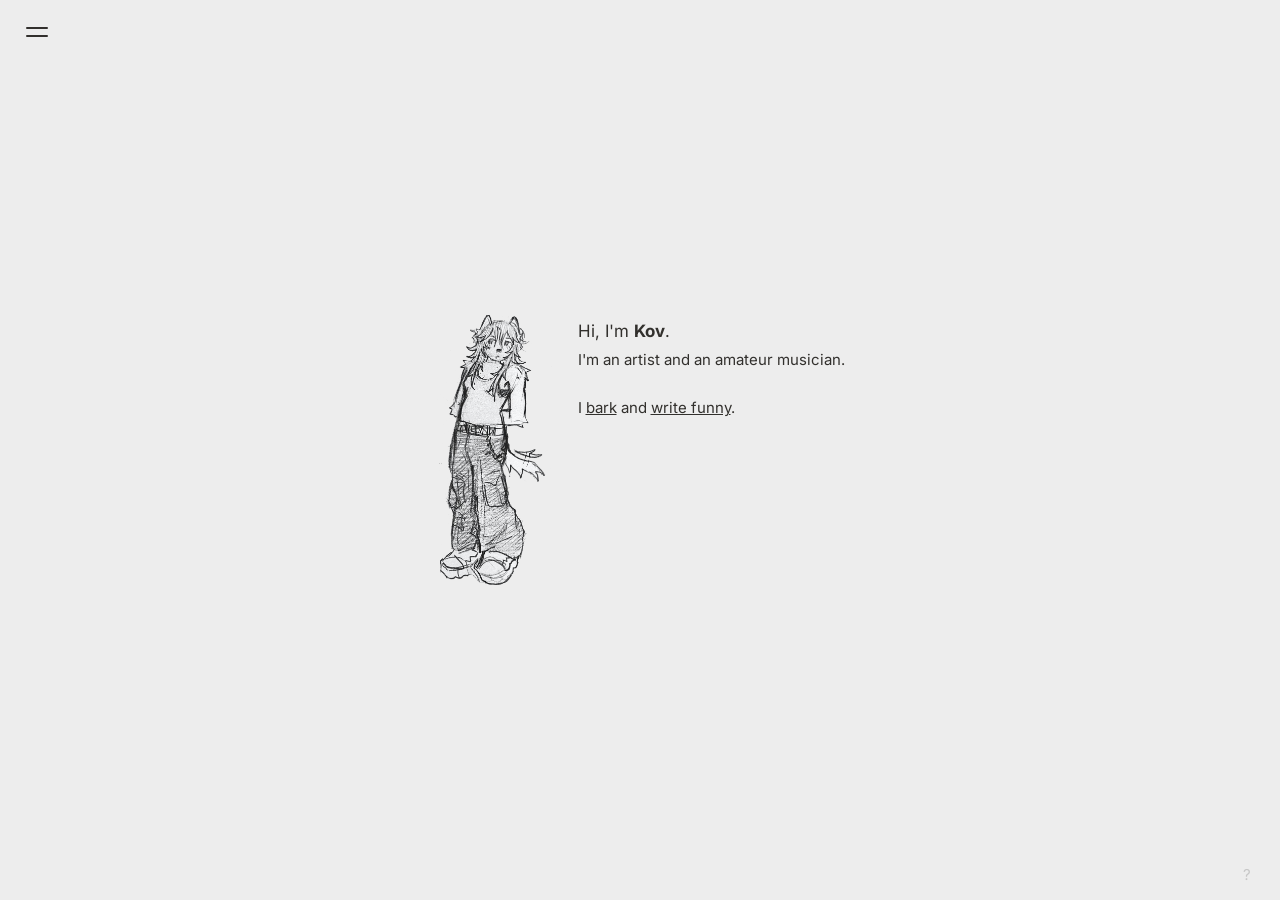
==== index.html @ 93c8cef1 "first iteration of the website" ====
<!DOCTYPE html>
<html lang="en">
<head>
  <meta charset="UTF-8" />
  <meta name="viewport" content="width=device-width, initial-scale=1.0" />
  <title>Kov</title>
  <link rel="preconnect" href="https://fonts.googleapis.com" />
  <link rel="preconnect" href="https://fonts.gstatic.com" crossorigin />
  <link href="https://fonts.googleapis.com/css2?family=Inter:wght@400;700&display=swap" rel="stylesheet" />
  <link rel="stylesheet" href="/style.css" />
</head>
<body>

  <!-- Navbar loads here automatically via script.js -->
  <div id="navbar-placeholder"></div>

  <!-- Main page content, vertically and horizontally centered -->
  <main class="page">
    <div class="home-content">

      <!-- Your character illustration -->
      <img
        src="/assets/images/kov-illustration.png"
        alt="Kov character illustration"
        class="home-illustration"
      />

      <!-- Text block -->
      <div class="home-text">
        <h1>Hi, I'm <strong>Kov</strong>.</h1>
        <p>
          I'm an artist and an amateur musician.<br /><br />
          I <a href="https://kov.bearblog.dev/" target="_blank">bark</a> and
          <a href="https://github.com/koviyk" target="_blank">write funny</a>.
        </p>
      </div>

    </div>
  </main>

  <!-- Small "?" link in the bottom right corner -->
  <a href="/website.html" class="corner-link">?</a>

  <script src="/script.js"></script>
</body>
</html>
---- style.css ----
/* ============================================================
   GLOBAL RESET & BASE
   ============================================================ */
*, *::before, *::after {
  box-sizing: border-box;
  margin: 0;
  padding: 0;
}

html, body {
  height: 100%;
  width: 100%;
}

body {
  font-family: 'Inter', sans-serif;
  background-color: #ededed;
  color: #32302d;
  min-height: 100vh;
  -webkit-font-smoothing: antialiased;
}

a {
  color: inherit;
  text-decoration: underline;
}

/* ============================================================
   NAVBAR — HAMBURGER BUTTON
   ============================================================ */
.navbar {
  position: fixed;
  top: 0;
  left: 0;
  z-index: 1100;
}

.hamburger {
  position: fixed;
  top: 23px;
  left: 22px;
  background: none;
  border: none;
  cursor: pointer;
  display: flex;
  flex-direction: column;
  gap: 6px;
  padding: 4px;
  z-index: 1200;
}

/* The two lines */
.hamburger .line {
  display: block;
  width: 22px;
  height: 2px;
  background-color: #32302d;
  border-radius: 1px;
  transform-origin: center;
  transition:
    transform 0.3s ease,
    opacity 0.3s ease,
    background-color 0.3s ease;
}

/* When menu is open, lines turn light */
.hamburger.is-open .line {
  background-color: #ededed;
}

/* Animate top line into top stroke of X */
.hamburger.is-open .line-top {
  transform: translateY(4px) rotate(45deg);
}

/* Animate bottom line into bottom stroke of X */
.hamburger.is-open .line-bottom {
  transform: translateY(-4px) rotate(-45deg);
}

/* ============================================================
   NAVBAR — FULL SCREEN OVERLAY MENU
   ============================================================ */
.menu-overlay {
  position: fixed;
  top: 0;
  left: 0;
  width: 100vw;
  height: 100vh;
  background-color: #32302d;
  z-index: 1050;
  display: flex;
  flex-direction: column;
  /* top: 135px positions links where they sit in Figma (12.5% of 1080px)
     left: 32px matches 1.67% of 1920px from Figma */
  padding: 135px 32px 32px;

  opacity: 0;
  pointer-events: none;
  transition: opacity 0.25s ease;
}

/* When the menu is open, make it visible and interactive */
.menu-overlay.is-open {
  opacity: 1;
  pointer-events: all;
}

.menu-links {
  list-style: none;
  display: flex;
  flex-direction: column;
  gap: 8px;
}

.menu-links a {
  text-decoration: none;
  color: #ededed;
  font-size: 17px;
  font-weight: 400;
  transition: opacity 0.2s ease;
}

.menu-links a:hover {
  opacity: 0.6;
}

/* ============================================================
   PAGE LAYOUT — CENTERED CONTENT
   ============================================================ */
.page {
  min-height: 100vh;
  display: flex;
  align-items: center;
  justify-content: center;
}

/* ============================================================
   HOME PAGE
   ============================================================ */
.home-content {
  display: flex;
  align-items: flex-start;
  gap: 24px;
}

.home-illustration {
  width: 118px;
  height: 271px;
  object-fit: cover;
  flex-shrink: 0;
}

.home-text {
  display: flex;
  flex-direction: column;
  gap: 4px;
  padding-top: 4px;
}

.home-text h1 {
  font-size: 17px;
  font-weight: 400;
  line-height: 1.5;
}

.home-text h1 strong {
  font-weight: 700;
}

.home-text p {
  font-size: 15px;
  font-weight: 400;
  line-height: 1.6;
  max-width: 281px;
}

/* The small "?" in the bottom right corner
   29px from right, 18px from bottom — exact Figma measurements */
.corner-link {
  position: fixed;
  bottom: 18px;
  right: 29px;
  font-size: 15px;
  color: #c7c7c7;
  text-decoration: none;
  line-height: 1;
}

.corner-link:hover {
  color: #32302d;
}

/* ============================================================
   ABOUT PAGE
   ============================================================ */
.about-content {
  display: flex;
  align-items: flex-start;
  gap: 32px;
  max-width: 700px;
}

.about-image {
  width: 175px;
  height: 175px;
  object-fit: cover;
  border-radius: 8px;
  flex-shrink: 0;
}

.about-text {
  display: flex;
  flex-direction: column;
  gap: 12px;
}

.about-text h1 {
  font-size: 17px;
  font-weight: 400;
}

.about-text p {
  font-size: 15px;
  font-weight: 400;
  line-height: 1.7;
  max-width: 400px;
  color: #32302d;
}

/* ============================================================
   MUSIC PAGE
   ============================================================ */
.simple-content {
  text-align: center;
}

.simple-content p {
  font-size: 15px;
  color: #32302d;
}

/* ============================================================
   WEBSITE PAGE
   ============================================================ */
.website-content {
  display: flex;
  flex-direction: column;
  gap: 12px;
  max-width: 400px;
}

.website-content h1 {
  font-size: 17px;
  font-weight: 400;
}

.website-content p {
  font-size: 15px;
  line-height: 1.7;
  color: #32302d;
}

/* ============================================================
   OOPS PAGE (404)
   ============================================================ */
.oops-content {
  display: flex;
  flex-direction: column;
  gap: 8px;
}

.oops-content h1 {
  font-size: 17px;
  font-weight: 400;
}

.oops-content p {
  font-size: 15px;
  color: #32302d;
}

/* ============================================================
   SETUP PAGE
   ============================================================ */

/* setup reuses .simple-content */

/* ============================================================
   RESPONSIVE — TABLET & MOBILE
   ============================================================ */
@media (max-width: 768px) {
  .home-content {
    flex-direction: column;
    align-items: center;
    text-align: center;
    gap: 16px;
  }

  .home-illustration {
    width: 90px;
    height: auto;
  }

  .home-text p {
    max-width: 100%;
  }

  .about-content {
    flex-direction: column;
    align-items: center;
    text-align: center;
  }

  .about-text p {
    max-width: 100%;
  }

  .website-content {
    padding: 0 24px;
  }
}
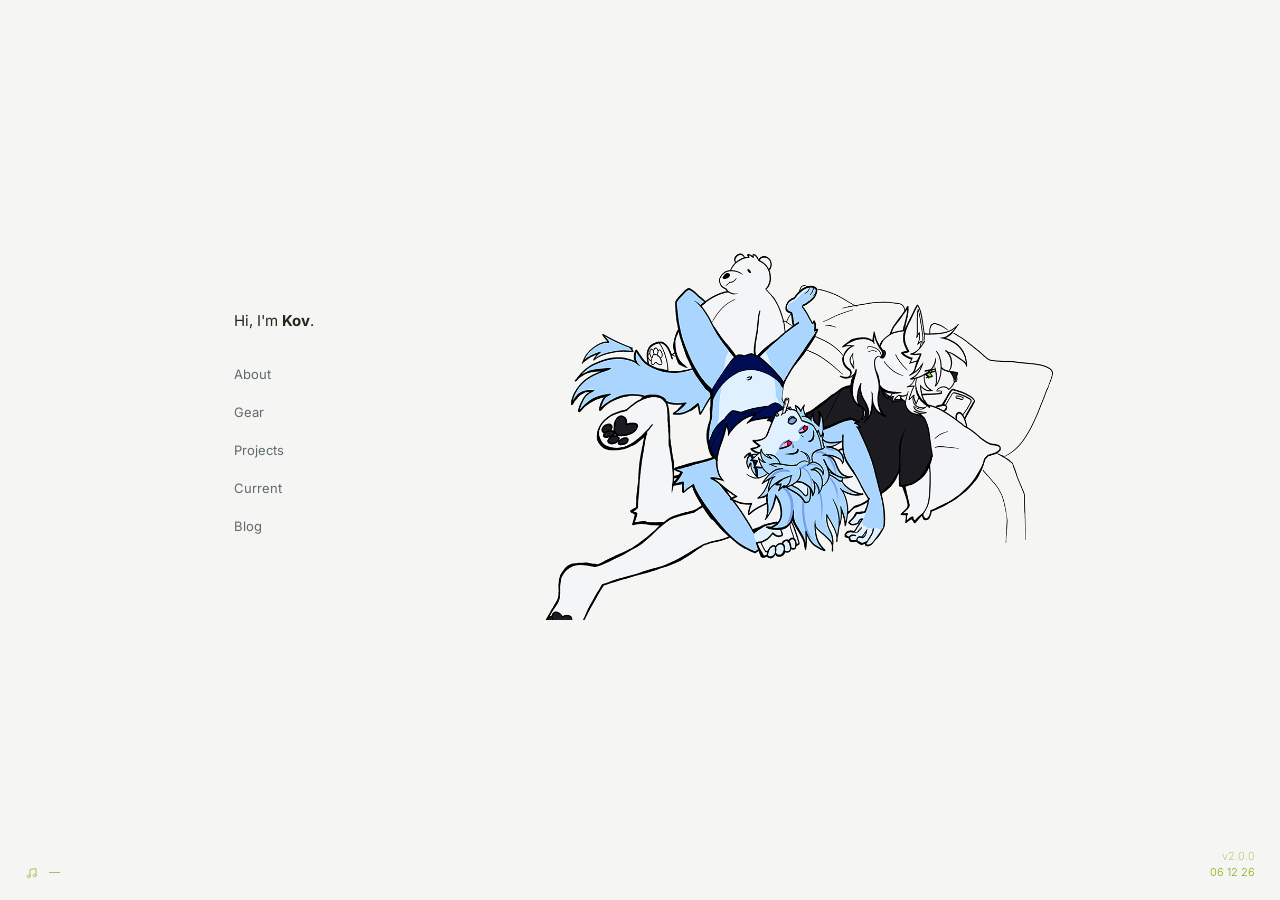
==== commit 6220806a: "new website design" ====
--- a/index.html
+++ b/index.html
@@ -4,42 +4,50 @@
   <meta charset="UTF-8" />
   <meta name="viewport" content="width=device-width, initial-scale=1.0" />
   <title>Kov</title>
+  <link rel="icon" type="image/png" href="/assets/images/favicon.png" />
   <link rel="preconnect" href="https://fonts.googleapis.com" />
   <link rel="preconnect" href="https://fonts.gstatic.com" crossorigin />
-  <link href="https://fonts.googleapis.com/css2?family=Inter:wght@400;700&display=swap" rel="stylesheet" />
+  <link href="https://fonts.googleapis.com/css2?family=Inter:wght@200;300;400;600;700&display=swap" rel="stylesheet" />
   <link rel="stylesheet" href="/style.css" />
 </head>
 <body>
 
-  <!-- Navbar loads here automatically via script.js -->
-  <div id="navbar-placeholder"></div>
+  <main class="stage">
 
-  <!-- Main page content, vertically and horizontally centered -->
-  <main class="page">
-    <div class="home-content">
+    <!-- Greeting -->
+    <p class="home-greeting" style="position: absolute; left: 554px; top: 400px;">Hi, I'm <strong>Kov</strong>.</p>
 
-      <!-- Your character illustration -->
-      <img
-        src="/assets/images/kov-illustration.png"
-        alt="Kov character illustration"
-        class="home-illustration"
-      />
+    <!-- Vertical nav -->
+    <nav>
+      <ul class="side-nav">
+        <li><a href="/about.html">About</a></li>
+        <li><a href="/gear.html">Gear</a></li>
+        <li><a href="/projects.html">Projects</a></li>
+        <li><a href="/current.html">Current</a></li>
+        <li><a href="/blog.html">Blog</a></li>
+      </ul>
+    </nav>
 
-      <!-- Text block -->
-      <div class="home-text">
-        <h1>Hi, I'm <strong>Kov</strong>.</h1>
-        <p>
-          I'm an artist and an amateur musician.<br /><br />
-          I <a href="https://kov.bearblog.dev/" target="_blank">bark</a> and
-          <a href="https://github.com/koviyk" target="_blank">write funny</a>.
-        </p>
-      </div>
+    <!-- Illustration -->
+    <div class="home-image">
+      <img src="/assets/images/mainpage.png" alt="Kov illustration" draggable="false" />
+    </div>
 
-    </div>
   </main>
 
-  <!-- Small "?" link in the bottom right corner -->
-  <a href="/website.html" class="corner-link">?</a>
+  <!-- Bottom bar -->
+  <div class="bottom-bar">
+    <div class="bottom-left">
+      <svg class="music-icon" viewBox="0 0 14 14" fill="none" xmlns="http://www.w3.org/2000/svg">
+        <path d="M5 10.5V3.5L11 2.5V9.5M5 10.5C5 11.3284 4.32843 12 3.5 12C2.67157 12 2 11.3284 2 10.5C2 9.67157 2.67157 9 3.5 9C4.32843 9 5 9.67157 5 10.5ZM11 9.5C11 10.3284 10.3284 11 9.5 11C8.67157 11 8 10.3284 8 9.5C8 8.67157 8.67157 8 9.5 8C10.3284 8 11 8.67157 11 9.5Z" stroke="#99bb42" stroke-width="1" stroke-linecap="round" stroke-linejoin="round"/>
+      </svg>
+      <span class="now-playing" id="now-playing-text">—</span>
+    </div>
+    <div class="bottom-right">
+      <a href="https://github.com/koviyk/kov.fyi" class="version-label" target="_blank" rel="noopener noreferrer">v2.0.0</a>
+      <span class="date-label" id="current-date"></span>
+    </div>
+  </div>
 
   <script src="/script.js"></script>
 </body>
--- a/style.css
+++ b/style.css
@@ -1,5 +1,5 @@
 /* ============================================================
-   GLOBAL RESET & BASE
+   RESET & BASE
    ============================================================ */
 *, *::before, *::after {
   box-sizing: border-box;
@@ -10,313 +10,326 @@
 html, body {
   height: 100%;
   width: 100%;
+  overflow: hidden; /* the site never scrolls, on any viewport size */
 }
 
 body {
   font-family: 'Inter', sans-serif;
-  background-color: #ededed;
-  color: #32302d;
-  min-height: 100vh;
+  background-color: #f5f6f4;
+  color: #202918;
   -webkit-font-smoothing: antialiased;
 }
 
 a {
   color: inherit;
-  text-decoration: underline;
-}
-
-/* ============================================================
-   NAVBAR — HAMBURGER BUTTON
-   ============================================================ */
-.navbar {
+  text-decoration: none;
+}
+
+/* ============================================================
+   FIXED DESIGN STAGE
+   1920x1080 — matches the Figma frame exactly. Nothing inside
+   this box is responsive: every element is absolutely
+   positioned at its literal design coordinate and the stage
+   itself never resizes or reflows.
+
+   The stage is pinned dead-center of the viewport (not flowed
+   with margin:auto) and the page never scrolls. On viewports
+   smaller than 1920x1080 the stage is simply clipped equally on
+   all sides — the content itself does not move, reflow, or
+   scale, it's just surrounded (or cropped) by the background
+   color. Its center-of-screen position is identical on every
+   page.
+   ============================================================ */
+.stage {
   position: fixed;
-  top: 0;
+  top: 50%;
+  left: 50%;
+  width: 1920px;
+  height: 1080px;
+  transform: translate(-50%, -50%);
+}
+
+/* ============================================================
+   PAGE TITLE / HOME GREETING
+   Always at the same fixed coordinate on every page. Wrapped in
+   a link back to home wherever it appears.
+   ============================================================ */
+.page-title-link,
+.home-greeting-link {
+  position: absolute;
+  left: 554px;
+  top: 400px;
+  display: block;
+}
+
+.page-title {
+  font-size: 15px;
+  font-weight: 700;
+  color: #202918;
+  line-height: 1.4;
+}
+
+.home-greeting {
+  font-size: 15px;
+  font-weight: 400;
+  color: #202918;
+  line-height: 1.4;
+}
+
+.home-greeting strong {
+  font-weight: 700;
+}
+
+/* ============================================================
+   VERTICAL NAV — fixed position, fixed item spacing.
+   Identical on every page; never reflows.
+   ============================================================ */
+.side-nav {
+  position: absolute;
+  left: 554px;
+  top: 455px;
+  list-style: none;
+}
+
+.side-nav li {
+  position: absolute;
   left: 0;
-  z-index: 1100;
-}
-
-.hamburger {
-  position: fixed;
-  top: 23px;
-  left: 22px;
-  background: none;
-  border: none;
-  cursor: pointer;
+}
+
+.side-nav li:nth-child(1) { top: 0px; }
+.side-nav li:nth-child(2) { top: 38px; }
+.side-nav li:nth-child(3) { top: 76px; }
+.side-nav li:nth-child(4) { top: 114px; }
+.side-nav li:nth-child(5) { top: 152px; }
+
+/* .active and the links share display:block + identical
+   line-height so the text never shifts vertically when a page
+   becomes active — only color and font-weight change. */
+.side-nav a {
+  display: block;
+  font-size: 13px;
+  font-weight: 400;
+  color: #60696b;
+  line-height: 1.4;
+  white-space: nowrap;
+  transition: color 0.2s ease;
+}
+
+.side-nav a:hover {
+  color: #202918;
+}
+
+.side-nav .active {
+  display: block;
+  font-size: 13px;
+  font-weight: 600;
+  color: #83af11;
+  line-height: 1.4;
+  white-space: nowrap;
+}
+
+/* ============================================================
+   HOME PAGE — illustration
+   ============================================================ */
+.home-image {
+  position: absolute;
+  left: 857px;
+  top: 315px;
+}
+
+.home-image img {
+  width: 528px;
+  height: 395px;
+  object-fit: cover;
+  display: block;
+}
+
+/* ============================================================
+   ABOUT PAGE
+   ============================================================ */
+.about-text {
+  position: absolute;
+  left: 781px;
+  top: 455px;
+  width: 585px;
+  font-size: 13px;
+  font-weight: 400;
+  color: #202918;
+  line-height: 1.4;
+}
+
+.about-text p {
+  line-height: 1.4;
+}
+
+.about-text .spacer {
+  height: 1.4em;
+}
+
+/* ============================================================
+   GEAR PAGE — EXPANDABLE SECTIONS
+   ============================================================ */
+.gear-col {
+  position: absolute;
+  top: 446px;
   display: flex;
   flex-direction: column;
-  gap: 6px;
-  padding: 4px;
-  z-index: 1200;
-}
-
-/* The two lines */
-.hamburger .line {
-  display: block;
-  width: 22px;
-  height: 2px;
-  background-color: #32302d;
-  border-radius: 1px;
-  transform-origin: center;
-  transition:
-    transform 0.3s ease,
-    opacity 0.3s ease,
-    background-color 0.3s ease;
-}
-
-/* When menu is open, lines turn light */
-.hamburger.is-open .line {
-  background-color: #ededed;
-}
-
-/* Animate top line into top stroke of X */
-.hamburger.is-open .line-top {
-  transform: translateY(4px) rotate(45deg);
-}
-
-/* Animate bottom line into bottom stroke of X */
-.hamburger.is-open .line-bottom {
-  transform: translateY(-4px) rotate(-45deg);
-}
-
-/* ============================================================
-   NAVBAR — FULL SCREEN OVERLAY MENU
-   ============================================================ */
-.menu-overlay {
+  gap: 40px;
+  width: 301px;
+}
+
+.gear-col.col-1 { left: 761px; }
+.gear-col.col-2 { left: 1139px; }
+
+.gear-section summary {
+  font-size: 13px;
+  font-weight: 700;
+  color: #202918;
+  cursor: pointer;
+  list-style: none;
+  line-height: 1.4;
+  padding: 10px 0;
+  user-select: none;
+}
+
+.gear-section summary::-webkit-details-marker {
+  display: none;
+}
+
+/* Fixed-width marker box: '+' and '-' have different glyph
+   widths in Inter, so without a fixed box the header text
+   after the marker shifts left/right depending on open/closed
+   state. Locking the box width keeps the text that follows at
+   an identical x position regardless of state — this is what
+   keeps Gear (sections open by default) and Projects (sections
+   closed by default) pixel-aligned with each other. */
+.gear-section summary::before {
+  content: '+';
+  display: inline-block;
+  width: 10px;
+  font-weight: 400;
+}
+
+.gear-section[open] summary::before {
+  content: '-';
+}
+
+.gear-section .gear-body {
+  font-size: 13px;
+  font-weight: 400;
+  color: #202918;
+  line-height: 1.4;
+  margin-top: 8px;
+}
+
+.gear-section .gear-body ul {
+  list-style: disc;
+  padding-left: 16px;
+  margin-top: 8px;
+}
+
+.gear-section .gear-body li {
+  margin-bottom: 2px;
+}
+
+.gear-section .gear-body strong {
+  font-weight: 700;
+}
+
+/* ============================================================
+   PROJECTS PAGE
+   ============================================================ */
+.projects-col {
+  position: absolute;
+  top: 446px;
+  width: 301px;
+}
+
+.projects-col.col-1 { left: 761px; }
+.projects-col.col-2 { left: 1139px; }
+
+/* ============================================================
+   CURRENT / BLOG PAGES — PLACEHOLDER
+   ============================================================ */
+.tba-text {
+  position: absolute;
+  left: 781px;
+  top: 455px;
+  font-size: 13px;
+  color: #60696b;
+  line-height: 1.4;
+}
+
+/* ============================================================
+   BOTTOM BAR
+   Pinned to the browser viewport (not the design stage) so it
+   is always visible — fixed position, fixed padding, no
+   breakpoints, never changes.
+
+   Aligned by BOTTOM EDGE (not vertically centered) so it
+   matches the Figma anchor exactly: every element's bottom
+   edge sits 25px above the bottom of the screen, per the
+   "home" frame spec (icon + song-name text + date text all
+   bottom-align at the same line; the version label stacks
+   directly above the date with zero gap).
+   ============================================================ */
+.bottom-bar {
   position: fixed;
-  top: 0;
+  bottom: 0;
   left: 0;
-  width: 100vw;
-  height: 100vh;
-  background-color: #32302d;
-  z-index: 1050;
+  right: 0;
+  display: flex;
+  align-items: flex-end;
+  justify-content: space-between;
+  padding: 0 25px 20px 25px;
+  pointer-events: none;
+}
+
+.bottom-left {
+  display: flex;
+  align-items: flex-end;
+  gap: 10px;
+}
+
+.music-icon {
+  width: 14px;
+  height: 14px;
+  flex-shrink: 0;
+  opacity: 0.85;
+}
+
+.now-playing {
+  font-size: 11px;
+  font-weight: 400;
+  color: #99bb42;
+  line-height: 1.4;
+  white-space: nowrap;
+}
+
+.bottom-right {
   display: flex;
   flex-direction: column;
-  /* top: 135px positions links where they sit in Figma (12.5% of 1080px)
-     left: 32px matches 1.67% of 1920px from Figma */
-  padding: 135px 32px 32px;
-
-  opacity: 0;
-  pointer-events: none;
-  transition: opacity 0.25s ease;
-}
-
-/* When the menu is open, make it visible and interactive */
-.menu-overlay.is-open {
-  opacity: 1;
+  align-items: flex-end;
+  gap: 0;
   pointer-events: all;
 }
 
-.menu-links {
-  list-style: none;
-  display: flex;
-  flex-direction: column;
-  gap: 8px;
-}
-
-.menu-links a {
+.version-label {
+  font-size: 11px;
+  font-weight: 200;
+  color: #99bb42;
+  line-height: 1.4;
   text-decoration: none;
-  color: #ededed;
-  font-size: 17px;
-  font-weight: 400;
-  transition: opacity 0.2s ease;
-}
-
-.menu-links a:hover {
-  opacity: 0.6;
-}
-
-/* ============================================================
-   PAGE LAYOUT — CENTERED CONTENT
-   ============================================================ */
-.page {
-  min-height: 100vh;
-  display: flex;
-  align-items: center;
-  justify-content: center;
-}
-
-/* ============================================================
-   HOME PAGE
-   ============================================================ */
-.home-content {
-  display: flex;
-  align-items: flex-start;
-  gap: 24px;
-}
-
-.home-illustration {
-  width: 118px;
-  height: 271px;
-  object-fit: cover;
-  flex-shrink: 0;
-}
-
-.home-text {
-  display: flex;
-  flex-direction: column;
-  gap: 4px;
-  padding-top: 4px;
-}
-
-.home-text h1 {
-  font-size: 17px;
-  font-weight: 400;
-  line-height: 1.5;
-}
-
-.home-text h1 strong {
-  font-weight: 700;
-}
-
-.home-text p {
-  font-size: 15px;
-  font-weight: 400;
-  line-height: 1.6;
-  max-width: 281px;
-}
-
-/* The small "?" in the bottom right corner
-   29px from right, 18px from bottom — exact Figma measurements */
-.corner-link {
-  position: fixed;
-  bottom: 18px;
-  right: 29px;
-  font-size: 15px;
-  color: #c7c7c7;
-  text-decoration: none;
-  line-height: 1;
-}
-
-.corner-link:hover {
-  color: #32302d;
-}
-
-/* ============================================================
-   ABOUT PAGE
-   ============================================================ */
-.about-content {
-  display: flex;
-  align-items: flex-start;
-  gap: 32px;
-  max-width: 700px;
-}
-
-.about-image {
-  width: 175px;
-  height: 175px;
-  object-fit: cover;
-  border-radius: 8px;
-  flex-shrink: 0;
-}
-
-.about-text {
-  display: flex;
-  flex-direction: column;
-  gap: 12px;
-}
-
-.about-text h1 {
-  font-size: 17px;
-  font-weight: 400;
-}
-
-.about-text p {
-  font-size: 15px;
-  font-weight: 400;
-  line-height: 1.7;
-  max-width: 400px;
-  color: #32302d;
-}
-
-/* ============================================================
-   MUSIC PAGE
-   ============================================================ */
-.simple-content {
-  text-align: center;
-}
-
-.simple-content p {
-  font-size: 15px;
-  color: #32302d;
-}
-
-/* ============================================================
-   WEBSITE PAGE
-   ============================================================ */
-.website-content {
-  display: flex;
-  flex-direction: column;
-  gap: 12px;
-  max-width: 400px;
-}
-
-.website-content h1 {
-  font-size: 17px;
-  font-weight: 400;
-}
-
-.website-content p {
-  font-size: 15px;
-  line-height: 1.7;
-  color: #32302d;
-}
-
-/* ============================================================
-   OOPS PAGE (404)
-   ============================================================ */
-.oops-content {
-  display: flex;
-  flex-direction: column;
-  gap: 8px;
-}
-
-.oops-content h1 {
-  font-size: 17px;
-  font-weight: 400;
-}
-
-.oops-content p {
-  font-size: 15px;
-  color: #32302d;
-}
-
-/* ============================================================
-   SETUP PAGE
-   ============================================================ */
-
-/* setup reuses .simple-content */
-
-/* ============================================================
-   RESPONSIVE — TABLET & MOBILE
-   ============================================================ */
-@media (max-width: 768px) {
-  .home-content {
-    flex-direction: column;
-    align-items: center;
-    text-align: center;
-    gap: 16px;
-  }
-
-  .home-illustration {
-    width: 90px;
-    height: auto;
-  }
-
-  .home-text p {
-    max-width: 100%;
-  }
-
-  .about-content {
-    flex-direction: column;
-    align-items: center;
-    text-align: center;
-  }
-
-  .about-text p {
-    max-width: 100%;
-  }
-
-  .website-content {
-    padding: 0 24px;
-  }
-}
+  transition: color 0.2s ease;
+}
+
+.version-label:hover {
+  color: #83af11;
+}
+
+.date-label {
+  font-size: 11px;
+  font-weight: 300;
+  color: #83af11;
+  line-height: 1.4;
+}
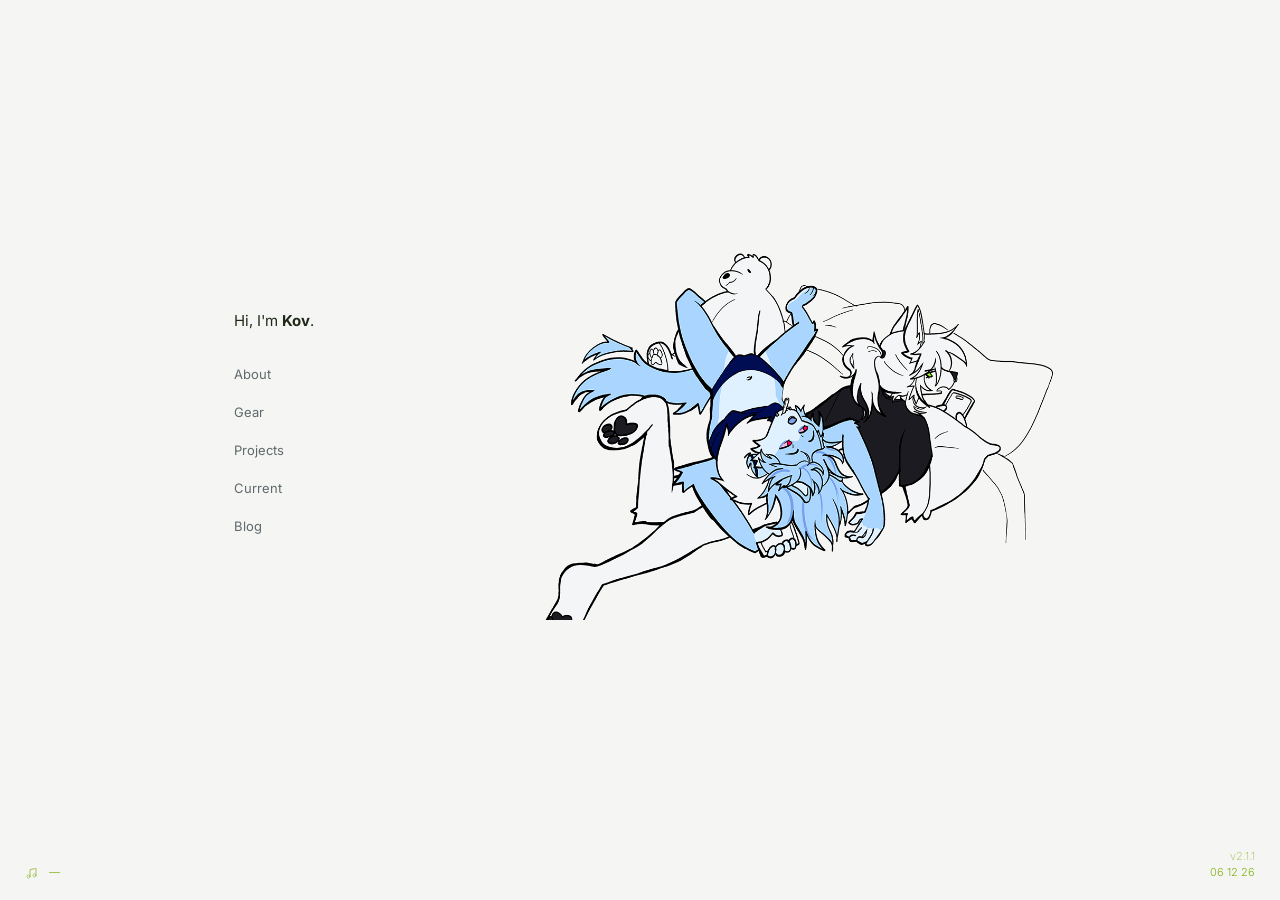
==== commit f5004792: "added mobile responsivity, minor desktop fixes" ====
--- a/index.html
+++ b/index.html
@@ -35,6 +35,9 @@
 
   </main>
 
+  <!-- Mobile scroll-fade indicator -->
+  <div class="scroll-fade"></div>
+
   <!-- Bottom bar -->
   <div class="bottom-bar">
     <div class="bottom-left">
@@ -44,7 +47,7 @@
       <span class="now-playing" id="now-playing-text">—</span>
     </div>
     <div class="bottom-right">
-      <a href="https://github.com/koviyk/kov.fyi" class="version-label" target="_blank" rel="noopener noreferrer">v2.0.0</a>
+      <a href="https://github.com/koviyk/kov.fyi" class="version-label" target="_blank" rel="noopener noreferrer">v2.1.1</a>
       <span class="date-label" id="current-date"></span>
     </div>
   </div>
--- a/style.css
+++ b/style.css
@@ -178,8 +178,8 @@
   width: 301px;
 }
 
-.gear-col.col-1 { left: 761px; }
-.gear-col.col-2 { left: 1139px; }
+.gear-col.col-1 { left: 781px; }
+.gear-col.col-2 { left: 1159px; }
 
 .gear-section summary {
   font-size: 13px;
@@ -245,8 +245,8 @@
   width: 301px;
 }
 
-.projects-col.col-1 { left: 761px; }
-.projects-col.col-2 { left: 1139px; }
+.projects-col.col-1 { left: 781px; }
+.projects-col.col-2 { left: 1159px; }
 
 /* ============================================================
    CURRENT / BLOG PAGES — PLACEHOLDER
@@ -333,3 +333,546 @@
   color: #83af11;
   line-height: 1.4;
 }
+
+/* ============================================================
+   SCROLL FADE INDICATOR
+   A "keep scrolling" hint for mobile pages whose content can
+   overflow past one screen. Hidden entirely on desktop (which
+   never scrolls at all — see `overflow: hidden` on `html, body`
+   above) via `display: none` here; the mobile media query below
+   turns it back on and gives it its real size/position.
+
+   Base rules (selector, gradient, z-index, pointer-events) live
+   here outside the media query since they never change between
+   portrait/landscape; only `display` toggles per breakpoint.
+   ============================================================ */
+.scroll-fade {
+  display: none;
+  position: fixed;
+  left: 0;
+  right: 0;
+  height: 75px;
+  /* Transparent at the top, solid page-background color at the
+     bottom — visually signals "there's more content under here"
+     without hard-clipping it, since the bottom of the fade lines
+     up with the same boundary `.stage`'s content is clipped at
+     (see `--mobile-bottom-clearance` below). */
+  background: linear-gradient(to bottom, rgba(245, 246, 244, 0), #f5f6f4);
+  z-index: 10; /* above .stage's content; .bottom-bar itself is a
+                  separate fixed element and unaffected by this,
+                  since this fade ends exactly where the bottom
+                  bar begins rather than overlapping it. */
+  pointer-events: none; /* purely visual — never blocks taps/scrolling */
+}
+
+/* ============================================================
+   MOBILE / RESPONSIVE LAYOUT
+   Applies at viewports <= 768px wide (portrait phones/tablets)
+   OR in landscape orientation with a short (<= 768px) height —
+   the second condition is what keeps the mobile layout (and its
+   fixed gaps) active when a phone is rotated to landscape,
+   instead of snapping back to the desktop fixed-1920 layout
+   the moment width crosses 768px. Matches the Figma
+   "Phone - ..." frames. Nothing above this block is touched or
+   overridden outside this media query — every desktop rule
+   stays byte-identical and pixel-identical above the
+   breakpoint. Below it, the layout switches from the fixed
+   1920x1080 absolute-position "stage" to a normal fluid,
+   vertically-flowing, single-column layout.
+
+   SCROLL MODEL: unlike an earlier draft, `html, body` are NOT
+   given `overflow-y: auto` here — they keep the same
+   `overflow: hidden` as desktop (inherited, untouched). Instead
+   `.stage` itself becomes the scrolling element, with its own
+   `height` capped to `calc(100vh - var(--mobile-bottom-clearance,
+   100px))`. That clearance is a hard, physical boundary:
+   `.stage`'s box literally ends at that height above the bottom
+   of the screen — so overflowed content is clipped there and
+   can only be reached by scrolling *within* `.stage`. It can
+   never visually appear behind/through the bottom bar (whose
+   background is transparent), because that strip is outside
+   `.stage`'s box entirely, not just visually covered. This is
+   the "invisible border" the bottom bar and nav sit behind, per
+   explicit user requirement.
+
+   PRECISE BOUNDARY (per later explicit user request): content
+   must stop exactly at the top pixel of the bottom bar's
+   "version" text, not at an arbitrary flat gap. That exact pixel
+   is font/line-height dependent and cannot be safely hardcoded
+   as a single px number across devices/browsers, so
+   `--mobile-bottom-clearance` is a CSS custom property SET BY
+   `script.js`'s `syncMobileBottomClearance()` — it measures
+   `.version-label`'s live `getBoundingClientRect().top` on load,
+   resize, and orientation change, and writes the resulting
+   `window.innerHeight - top` distance onto `<html>`. The literal
+   `100px` after the comma is only a fallback for the instant
+   before that script runs (or if JS is ever disabled) — once it
+   runs, the real measured value takes over immediately. */
+@media (max-width: 768px), (orientation: landscape) and (max-height: 768px) {
+  /* Stage becomes the scrolling element instead of a fixed,
+     centered, non-scrolling 1920x1080 box.
+
+     Side padding stays 24px (general breathing room for the
+     centered title/nav/illustration). Top/bottom padding are a
+     plain 25px each — the real clearance above the bottom bar
+     comes from the `height` calc below, not from padding. */
+  .stage {
+    position: static;
+    top: auto;
+    left: auto;
+    width: 100%;
+    height: calc(100vh - var(--mobile-bottom-clearance, 100px));
+    transform: none;
+    display: flex;
+    flex-direction: column;
+    align-items: center;
+    padding: 25px 24px 25px 24px;
+    overflow-y: auto;
+    overflow-x: hidden;
+    -webkit-overflow-scrolling: touch;
+    /* No blanket `gap` here — each pair of children needs its
+       own spacing value, applied as margin-bottom below instead
+       of a single uniform flex gap:
+       title -> nav: 10px, nav -> content: 50px. These are fixed
+       px values (not width-dependent), so they stay correct
+       through rotation as long as this media query still
+       matches — which the combined width/orientation condition
+       above guarantees. */
+  }
+
+  /* Title / home greeting — centered, static flow, 10px gap
+     down to the nav below it. */
+  .page-title-link,
+  .home-greeting-link {
+    position: static;
+    margin-bottom: 10px;
+  }
+
+  /* index.html's greeting uses an inline style="position:
+     absolute; left:...; top:..." attribute directly on the
+     element (unlike other pages' page-title, which is wrapped
+     in a link). Inline styles beat class-based rules regardless
+     of specificity, so this one case needs !important to be
+     overridden on mobile. Desktop is unaffected — this only
+     applies inside the mobile media query. */
+  .home-greeting {
+    position: static !important;
+    left: auto !important;
+    top: auto !important;
+    margin-bottom: 10px;
+  }
+
+  .page-title,
+  .home-greeting {
+    text-align: center;
+  }
+
+  /* Horizontal nav, centered, wraps on very narrow screens.
+     50px gap down to whatever content block follows it
+     (illustration on Home, text/columns on every other page). */
+  .stage nav {
+    width: 100%;
+    margin-bottom: 50px;
+  }
+
+  .side-nav {
+    position: static;
+    display: flex;
+    flex-wrap: wrap;
+    justify-content: center;
+    gap: 16px;
+    width: 100%;
+  }
+
+  .side-nav li {
+    position: static;
+  }
+
+  /* Home illustration — scales proportionally, keeps aspect
+     ratio, instead of a fixed 528x395px box. Stays centered
+     (it's not one of the "text element" content blocks below).
+     325px wide (per explicit user request, was 300px); height is
+     NOT hardcoded here — `.home-image img`'s `height: auto`
+     below lets the browser derive it from the image's own
+     intrinsic aspect ratio, so it automatically matches whatever
+     ratio the source file actually has rather than a value that
+     could drift out of sync if the image ever changes. Position
+     is unaffected by this width change: it still sits 50px below
+     the nav via `.stage nav`'s `margin-bottom: 50px` (further up
+     in this media query) — nothing about that spacing rule
+     references this element's width. */
+  .home-image {
+    position: static;
+    width: 100%;
+    max-width: 325px;
+  }
+
+  .home-image img {
+    width: 100%;
+    height: auto;
+    object-fit: contain;
+  }
+
+  /* Content blocks — about text, tba placeholder, and every
+     gear/projects accordion section. Left-aligned exactly 50px
+     from the screen's left edge (not centered like
+     title/nav/illustration above), and FLUID in width: the box
+     grows or shrinks with the viewport but never crosses either
+     the left or right 50px margin.
+
+     .stage already has 24px left padding, so the extra
+     margin-left needed to land exactly at 50px total is
+     50 - 24 = 26px. Width is `calc(100vw - 100px)` — the full
+     viewport minus 50px on each side — so it's genuinely
+     responsive (unlike a fixed px width with a max-width
+     safety cap): it fills exactly the space between the two
+     margins on every screen size and re-flows live on resize
+     or rotation. */
+  .about-text,
+  .tba-text,
+  .gear-section {
+    align-self: flex-start;
+    margin-left: 26px;
+    width: calc(100vw - 100px);
+  }
+
+  .about-text,
+  .tba-text {
+    position: static;
+  }
+
+  /* Gear / Projects — the two side-by-side desktop columns
+     (.gear-col.col-1/.col-2, .projects-col.col-1/.col-2) no
+     longer render as boxes on mobile: `display: contents` drops
+     the wrapper div itself while keeping its .gear-section
+     children in the DOM, so each accordion section becomes a
+     direct flex item of .stage and can be spaced/reordered
+     individually — which a plain "stack the two column boxes"
+     approach couldn't do (Peripherals lives in col-2 while Music
+     lives in col-1, so reordering across the two former columns
+     requires flattening them first). */
+  .gear-col.col-1,
+  .gear-col.col-2,
+  .projects-col.col-1,
+  .projects-col.col-2 {
+    display: contents;
+  }
+
+  /* 25px between every stacked accordion section (this is what
+     used to be "the gap between the two columns"; once
+     flattened, it's simplest and most consistent to apply it
+     uniformly between every section). */
+  .gear-section {
+    margin-bottom: 25px;
+  }
+
+  /* Gear page reorder: Peripherals (col-2's only section) must
+     render between PC Info and Music (col-1's two sections),
+     even though col-1's markup lists PC Info then Music with no
+     DOM node for Peripherals in between. Explicit flex `order`
+     values on the flattened sections achieve this without
+     touching gear.html's HTML. Only gear.html has 3 sections
+     matching these selectors; projects.html's two sections keep
+     their natural (unset) order, which already matches the
+     desired Youtube -> Animal Wifi sequence. */
+  .gear-col.col-1 .gear-section:nth-of-type(1) { order: 1; } /* PC Info */
+  .gear-col.col-2 .gear-section { order: 2; }                /* Peripherals */
+  .gear-col.col-1 .gear-section:nth-of-type(2) { order: 3; } /* Music */
+
+  /* GEAR / PROJECTS VERTICAL ALIGNMENT FIX (per explicit user
+     request: originally "up 5px", then an additional 5px on top
+     — now -10px total — on Gear/Projects only, both
+     orientations). This media query's own condition already
+     covers portrait AND rotated landscape, so one rule here
+     handles both — no separate copy needed in the landscape-only
+     block below.
+
+     Uses `position: relative; top: -10px` rather than a negative
+     margin. This is a deliberate choice: `position: relative`
+     offsets are purely visual/paint-time and do NOT change how
+     much space an element reserves in the layout — so every
+     `.gear-section` still occupies exactly the box height/gap it
+     was already calculated to have (the 25px margin-bottom
+     between sections, the 50px gap after nav, the flex sizing in
+     the landscape two-column layout are all untouched), it just
+     PAINTS 10px higher on screen. Applying it uniformly to every
+     `.gear-section` (not only the first one) means every section
+     shifts up by the same 10px, so the 25px gaps between
+     consecutive sections stay visually identical to each other —
+     only the distance from whatever sits above the first section
+     (the nav) changes, which is the actual symptom being fixed.
+     A negative `margin-top` was considered and rejected: it would
+     have actually shrunk the reserved layout box, which risked
+     subtly altering the flex sizing/wrapping math already tuned
+     for the landscape two-column layout — a real risk to avoid
+     given this cannot be visually re-verified in a browser per
+     explicit instruction. Desktop is unaffected (this rule lives
+     entirely inside the mobile media query). */
+  .gear-section {
+    position: relative;
+    top: -10px;
+  }
+
+  /* Scroll fade — visible only on mobile. Bottom edge pinned to
+     the exact same `--mobile-bottom-clearance` boundary that
+     `.stage`'s own height is capped at (see the PRECISE BOUNDARY
+     note earlier in this media query), so the fade's solid-color
+     bottom edge lines up perfectly with where `.stage`'s content
+     is clipped — it ends right where the bottom bar begins, with
+     no gap and no overlap. `bottom` (not `top`) is used to
+     position it so it stays anchored to that boundary regardless
+     of viewport height. `opacity` is intentionally NOT set here:
+     it starts at 1 (full gradient strength) by default and is
+     driven down toward 0 by `script.js`'s `syncScrollFade()` as
+     the user scrolls `.stage` toward its end — see that function
+     for the scroll-progress logic. */
+  .scroll-fade {
+    display: block;
+    bottom: var(--mobile-bottom-clearance, 100px);
+  }
+
+  /* Bottom bar — stays fixed/pinned to the viewport (not part of
+     the scrolling flow), 15px clear of the screen edge on every
+     side. `.stage`'s own dynamic `height` (set above, driven by
+     the live-measured `--mobile-bottom-clearance` custom
+     property) is what actually keeps scrolled content from ever
+     reaching this bar — see the SCROLL MODEL / PRECISE BOUNDARY
+     notes at the top of this media query. */
+  .bottom-bar {
+    padding: 0 15px 15px 15px;
+  }
+}
+
+/* ============================================================
+   MOBILE LANDSCAPE — GEAR / PROJECTS SIDE-BY-SIDE (experimental)
+   Only while rotated to landscape (and still within the mobile
+   breakpoint), restore Gear/Projects to a desktop-like two
+   -column layout instead of the portrait single stacked column
+   above. This block comes later in the file than the general
+   mobile rules, so on the specific properties it redeclares
+   (display, margin, width, order) it wins by source order at
+   equal specificity — everything else from the general mobile
+   block (colors, font sizes, the about/tba fluid-width rule,
+   etc.) is untouched and still applies.
+
+   Approach: UNDO the portrait `display: contents` flattening —
+   .gear-col / .projects-col go back to being real boxes (this
+   also makes the earlier portrait `order` overrides irrelevant:
+   order only affects direct flex children of a shared flex
+   container, and these two boxes are no longer that, so no
+   Peripherals-reorder happens here — landscape intentionally
+   uses the original desktop grouping: col-1 = PC Info + Music
+   stacked, col-2 = Peripherals alone / Youtube+Animal Wifi's own
+   column each, matching "similarly as they do on desktop").
+   `.stage` becomes a wrapping flex ROW so the two column boxes
+   can sit side by side; title/nav/home-image are forced to
+   flex-basis:100% so they still span a full row above the
+   columns instead of trying to sit beside them.
+
+   "Side by side, 50px apart" is wrap-based, not a fixed grid:
+   `.stage`'s `gap: 25px 50px` gives 50px between two columns
+   sharing a row and 25px between rows when a column doesn't fit
+   and wraps down — the browser's flex-wrap algorithm decides
+   per viewport width whether both columns fit, with no JS.
+
+   KNOWN TRADEOFF (flagged, not silently decided): only col-1
+   gets the margin-left that lines it up with the screen's left
+   edge margin (see the EDGE MARGIN OVERRIDE note below for the
+   current value); col-2 relies entirely on the 50px `gap` for
+   its position when side-by-side (adding a matching margin-left
+   to col-2 as well would double up with the gap, overshooting
+   the intended distance between columns). If col-2 ever wraps
+   alone onto its own row (very narrow landscape width), it will
+   sit flush at .stage's normal 24px edge padding instead of
+   col-1's larger edge margin — a minor, deliberately-accepted
+   asymmetry for this experimental first pass rather than a
+   silent bug.
+
+   EDGE MARGIN OVERRIDE (landscape only): the content-to-screen-
+   edge margin in this block is 100px, not the 50px used by the
+   general/portrait mobile block above (see the rule block
+   itself for the exact `margin-left`/`width` values on
+   `.about-text`/`.tba-text`/`.gear-col.col-1`/`.projects-col.col-1`).
+   This ONLY changes how far content sits from the left/right
+   screen edges while rotated — it does NOT change the 50px gap
+   between Gear/Projects' two columns, which stays a `column-gap`
+   on `.stage` untouched by this override. Portrait orientation
+   is unaffected; it keeps the general block's 50px margin.
+
+   TRIGGER CONDITION — this is NOT `(max-width: 768px) and
+   (orientation: landscape)`. A phone rotated to landscape is
+   routinely 800-930px wide (an actual test on an 844px-wide
+   landscape viewport confirmed the plain max-width condition
+   never fires on a real rotated device), so — exactly like the
+   general mobile media query above — this uses the viewport
+   HEIGHT, not width, to detect "still a phone, just sideways":
+   `(orientation: landscape) and (max-height: 768px)`. This is
+   the identical condition the general mobile block already uses
+   to stay active through rotation, so both blocks always agree
+   on when "mobile" applies; this one only adds on top of it
+   whenever landscape is also true.
+
+   GAP BUG FIX: an earlier draft of this block set a blanket
+   `gap: 25px 50px` on `.stage` once it became a wrapping flex
+   ROW. Flexbox `gap` and an item's own `margin` are ADDITIVE —
+   they do not replace each other — so that row-gap stacked on
+   top of the portrait block's `margin-bottom: 10px` (title->nav)
+   and `margin-bottom: 50px` (nav->content), silently inflating
+   them to 35px and 75px on every rotated page, not just
+   Gear/Projects. Fixed by using `column-gap` only (no row-gap)
+   on `.stage` — column-gap correctly spaces col-1/col-2 apart
+   horizontally when they share a row, while leaving the title
+   and nav's own margin-bottom values (10px / 50px, inherited
+   unchanged from the portrait block above) as the ONLY source of
+   vertical spacing, exactly as intended, on every page. The
+   25px "push down when a column wraps" spacing is applied
+   directly as `margin-bottom` on the columns themselves instead
+   (see below), so it only affects the Gear/Projects wrap case
+   and never leaks into the title/nav rhythm. */
+@media (orientation: landscape) and (max-height: 768px) {
+  /* REAL BUG FIX: `.stage` is a wrapping flex ROW with a fixed,
+     tall `height` (inherited from the general mobile block: a
+     dynamic `calc(100vh - var(--mobile-bottom-clearance))`, so
+     it can scroll). A multi-line flex
+     container's default `align-content` is `normal` (behaves as
+     `stretch`) — that stretches the GAPS BETWEEN WRAPPED LINES
+     (title's line, nav's line, content's line) to fill the
+     container's full height, on top of whatever margin-bottom
+     each item already has. That extra stretched space is what
+     produced the large, uneven gaps below the title and below
+     the nav in the rotated screenshots — the 10px/50px margins
+     were still applied underneath it, just swallowed by a much
+     bigger browser-inserted gap. `align-content: flex-start`
+     packs the wrapped lines tightly at the top instead, so the
+     ONLY vertical spacing between them is each item's own
+     margin-bottom (10px title->nav, 50px nav->content) — nothing
+     implicit added by the wrap algorithm. */
+  .stage {
+    flex-direction: row;
+    flex-wrap: wrap;
+    justify-content: flex-start;
+    align-items: flex-start;
+    align-content: flex-start;
+    column-gap: 50px;
+  }
+
+  /* BUG FIX (home page, rotated only): `.stage` here is a flex
+     ROW with `justify-content: flex-start` (needed so
+     Gear/Projects' two columns anchor left instead of centering
+     as a pair) — a very different model from portrait's flex
+     COLUMN + `align-items: center`, where every child is
+     automatically centered regardless of its own width. Two
+     elements broke as a result:
+     1. `.home-greeting` (index.html's bare welcome text, NOT
+        wrapped in a link like every other page's title) was
+        missing from this "full width" list entirely, so it
+        stayed shrink-to-fit and sat flush left — its own
+        `text-align: center` (set in the general mobile block)
+        had no extra width to center text within. Added here.
+     2. `.home-image` WAS in this list already, but stretching
+        the outer wrapper to `width: 100%` does nothing for
+        centering once its `max-width: 325px` (see the Home
+        illustration rule above) clamps it back down — a
+        flex-row item with `justify-content: flex-start` still
+        anchors that smaller clamped box to the left edge. Fixed
+        below with `margin-left: auto; margin-right: auto` (see
+        that rule's own comment for why auto-margins, not
+        `justify-content`, are the correct tool here). */
+  .page-title-link,
+  .home-greeting-link,
+  .home-greeting,
+  .stage nav,
+  .home-image {
+    width: 100%;
+    flex-basis: 100%;
+  }
+
+  /* `.home-image`'s own `max-width: 325px` (set in the general
+     mobile block above) shrinks its rendered box below the
+     100%-wide `flex-basis` it's just been given. That's fine on
+     its own, but `.stage`'s `justify-content: flex-start` (main
+     axis = horizontal here, since `.stage` is a flex ROW in
+     landscape) does NOT center an undersized item on its line —
+     it anchors it to the line's start and leaves the unused
+     space trailing after it, which is what was pushing the
+     illustration flush left instead of centered.
+     `margin-left: auto; margin-right: auto` is the standard
+     flexbox centering technique for exactly this situation: auto
+     margins on a flex item absorb the line's free space FIRST,
+     before `justify-content` gets a say, splitting it evenly on
+     both sides and centering the (still 325px-capped) box within
+     its full-width line — without changing its size or the
+     `max-width: 325px` behavior itself. */
+  .home-image {
+    margin-left: auto;
+    margin-right: auto;
+  }
+
+  /* LANDSCAPE-ONLY EDGE MARGIN OVERRIDE: 100px from each screen
+     edge here (was 50px, inherited from the general/portrait
+     mobile block above). Scoped entirely to this media query, so
+     portrait keeps its 50px untouched — only rotated pages get
+     the wider 100px margin. Applies to the same elements that
+     had the 50px treatment: about-text / tba-text (fluid-width
+     text blocks) and gear-col.col-1 / projects-col.col-1 (the
+     left-most Gear/Projects column). The 50px column-gap between
+     col-1 and col-2 is untouched — this only changes the margin
+     between the CONTENT and the screen edges, not the gap between
+     the two columns themselves. */
+  .about-text,
+  .tba-text {
+    margin-left: 76px; /* 100px from the screen edge (24px stage padding + 76px) */
+    width: calc(100vw - 200px); /* 100px left + 100px right */
+  }
+
+  /* Undo the portrait flattening — real boxes again, matching
+     the desktop `.gear-col`/`.projects-col` base rules (which
+     already give `.gear-col` its `display:flex; flex-direction:
+     column; gap:40px` internal stacking — untouched, reused
+     as-is here, so PC Info/Music inside col-1 keep the exact
+     same 40px internal spacing desktop uses). */
+  .gear-col.col-1,
+  .gear-col.col-2,
+  .projects-col.col-1,
+  .projects-col.col-2 {
+    display: flex;
+    position: static;
+    left: auto;
+    top: auto;
+    flex: 0 0 auto;
+    align-self: flex-start;
+    width: min(301px, calc(100vw - 200px)); /* 200px = 100px left + 100px right, matching the edge-margin override above */
+    /* 25px clearance if this column wraps down onto its own row
+       (see the GAP BUG FIX note above for why this lives here as
+       margin instead of a `.stage` row-gap). When both columns
+       fit on the same row this margin is invisible (nothing sits
+       below either column on that row), so it costs nothing in
+       the common case and only matters for the wrap case it's
+       meant for. */
+    margin-bottom: 25px;
+  }
+
+  .gear-col.col-1,
+  .projects-col.col-1 {
+    margin-left: 76px; /* 100px from the screen edge (24px stage padding + 76px) */
+  }
+
+  .gear-col.col-2,
+  .projects-col.col-2 {
+    margin-left: 0; /* positioned by .stage's 50px column-gap instead — see tradeoff note above */
+  }
+
+  /* Sections nested back inside a real column box no longer need
+     (and must not keep) the portrait flattened-section rules —
+     those would fight the column's own 40px gap and force each
+     section to the full viewport width, breaking the two-column
+     layout entirely. */
+  .gear-col .gear-section,
+  .projects-col .gear-section {
+    align-self: auto;
+    margin-left: 0;
+    margin-bottom: 0;
+    width: auto;
+    max-width: none;
+  }
+}
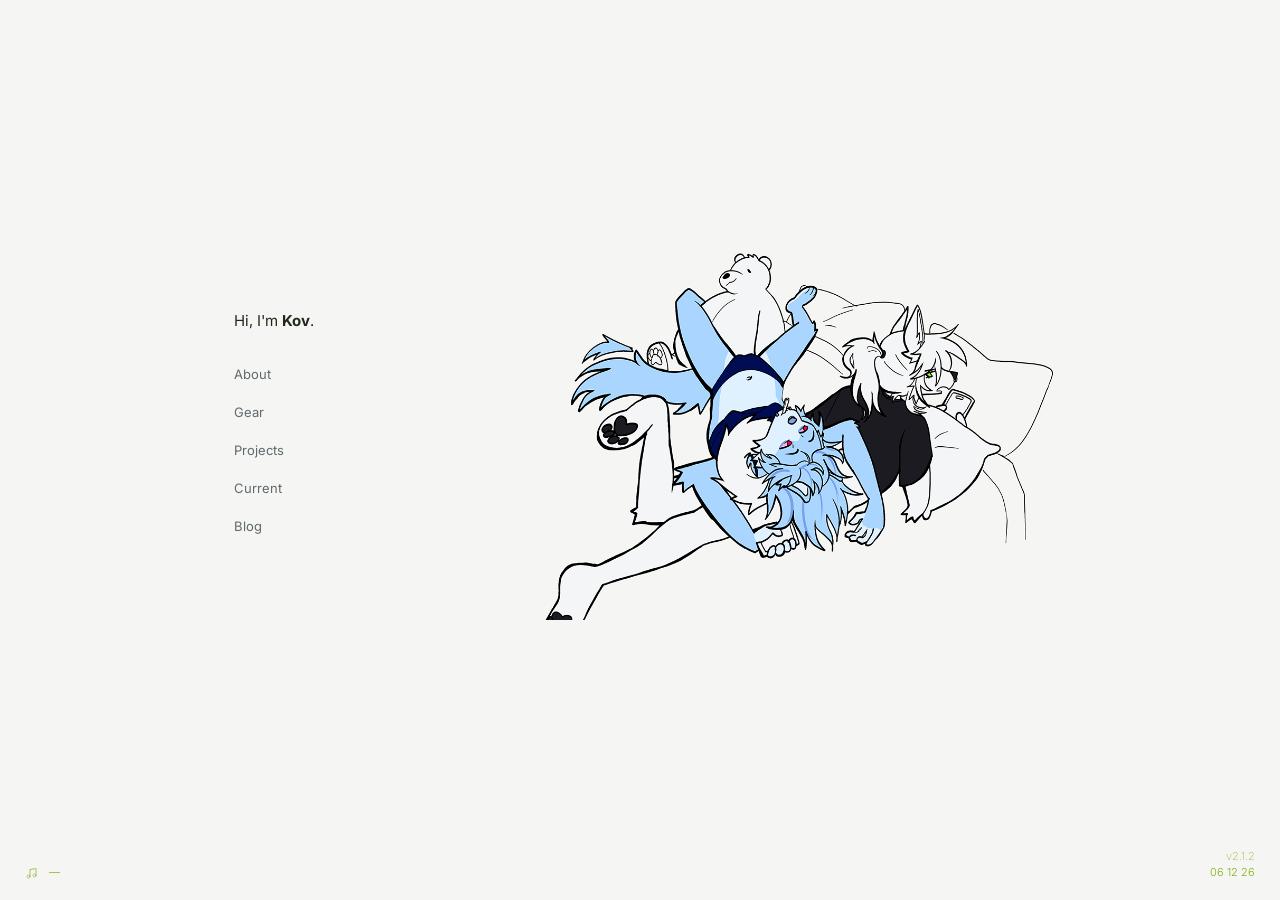
==== commit cf690880: "added ref redirect" ====
--- a/index.html
+++ b/index.html
@@ -47,7 +47,7 @@
       <span class="now-playing" id="now-playing-text">—</span>
     </div>
     <div class="bottom-right">
-      <a href="https://github.com/koviyk/kov.fyi" class="version-label" target="_blank" rel="noopener noreferrer">v2.1.1</a>
+      <a href="https://github.com/koviyk/kov.fyi" class="version-label" target="_blank" rel="noopener noreferrer">v2.1.2</a>
       <span class="date-label" id="current-date"></span>
     </div>
   </div>
--- a/style.css
+++ b/style.css
@@ -876,3 +876,95 @@
     max-width: none;
   }
 }
+
+/* ============================================================
+   REF PAGE (ref.html) — standalone, unlinked utility page
+   Not part of the site's nav/pages system: no title, no nav, no
+   bottom bar. A single image, centered, on the shared page
+   background color. Uses its own `.ref-*` classes rather than
+   `.stage`/`.page-title`/etc. so this page's rules are fully
+   self-contained and cannot be affected by (or accidentally
+   affect) any rule elsewhere in this file — including the
+   `overflow: hidden`/`.stage` mobile media queries above, none
+   of which this page's markup even uses.
+
+   SIZING MODEL (FIXED — see bug note below): 900x973 is the
+   image's TARGET size on a large desktop screen, not a hard
+   fixed size. A wrapper `.ref-frame` is sized relative to the
+   viewport (`width`/`height` in vw/vh, each capped at 900px /
+   973px via `max-width`/`max-height`), and the `<img>` inside
+   it uses `width: 100%; height: 100%; object-fit: contain` to
+   scale itself to fill whatever size that frame actually ends
+   up being, while preserving its real aspect ratio (the source
+   file's actual proportions, 3207x3621, are not quite identical
+   to 900x973, hence `object-fit: contain` rather than a plain
+   width/height stretch). This is what makes the image genuinely
+   responsive: the FRAME shrinks with the viewport, and the image
+   just follows the frame.
+
+   BUG FIX: an earlier version of this rule put `max-width:
+   900px; max-height: 973px` directly on the `<img>` with no
+   `width`/`height` at all. Those `max-*` properties only cap an
+   element's size — they are NOT relative to the viewport or any
+   container, so with no `width`/`height` to constrain in the
+   first place, the browser rendered the image at its own
+   intrinsic 3207x3621 size (scaled down only by the `max-*`
+   ceiling itself), completely ignoring how much space the
+   actual browser window had. On any viewport smaller than
+   900x973, this meant the image stayed the same size and got
+   silently clipped instead of shrinking — exactly the bug
+   reported. Sizing the wrapper in `vw`/`vh` (viewport-relative
+   units) is what actually ties the image's size to the real
+   window/screen size; `max-width`/`max-height` alone never did.
+
+   `padding: 40px` on `.ref-stage` keeps the image off the very
+   edge of the viewport at small sizes instead of touching the
+   screen edges — this is what "resized to a good size... in a
+   similar aspect ratio... padding wise" means for mobile/iPad:
+   the frame's vw/vh sizing already accounts for that padding
+   (see `.ref-frame`'s calc() below), so the image shrinks
+   continuously with the available space on every screen size,
+   via one single rule set — no separate per-breakpoint
+   mobile/tablet overrides needed.
+   ============================================================ */
+.ref-body {
+  background-color: #f5f6f4;
+  height: 100%;
+  width: 100%;
+  overflow: hidden; /* matches the rest of the site: this page never scrolls either */
+}
+
+.ref-stage {
+  display: flex;
+  align-items: center;
+  justify-content: center;
+  width: 100%;
+  height: 100vh;
+  padding: 40px;
+  box-sizing: border-box;
+}
+
+.ref-frame {
+  /* Sized relative to the actual viewport (vw/vh), not just
+     capped with max-width/max-height — this is the piece that
+     was missing before and is what makes the frame (and
+     therefore the image inside it) actually shrink on a smaller
+     browser window/screen instead of staying a fixed size. The
+     `calc()` subtracts .ref-stage's own 40px padding on each
+     side (80px total) so the frame plus that padding never
+     exceeds the viewport and never needs to scroll. Each
+     dimension is independently capped at the 900x973 desktop
+     target via `max-width`/`max-height`, so on any screen large
+     enough, the frame simply stops growing at that ceiling. */
+  width: calc(100vw - 80px);
+  height: calc(100vh - 80px);
+  max-width: 900px;
+  max-height: 973px;
+}
+
+.ref-image {
+  width: 100%;
+  height: 100%;
+  display: block;
+  object-fit: contain; /* scales to fill .ref-frame while preserving the source file's real (slightly different) aspect ratio — never stretched */
+}
